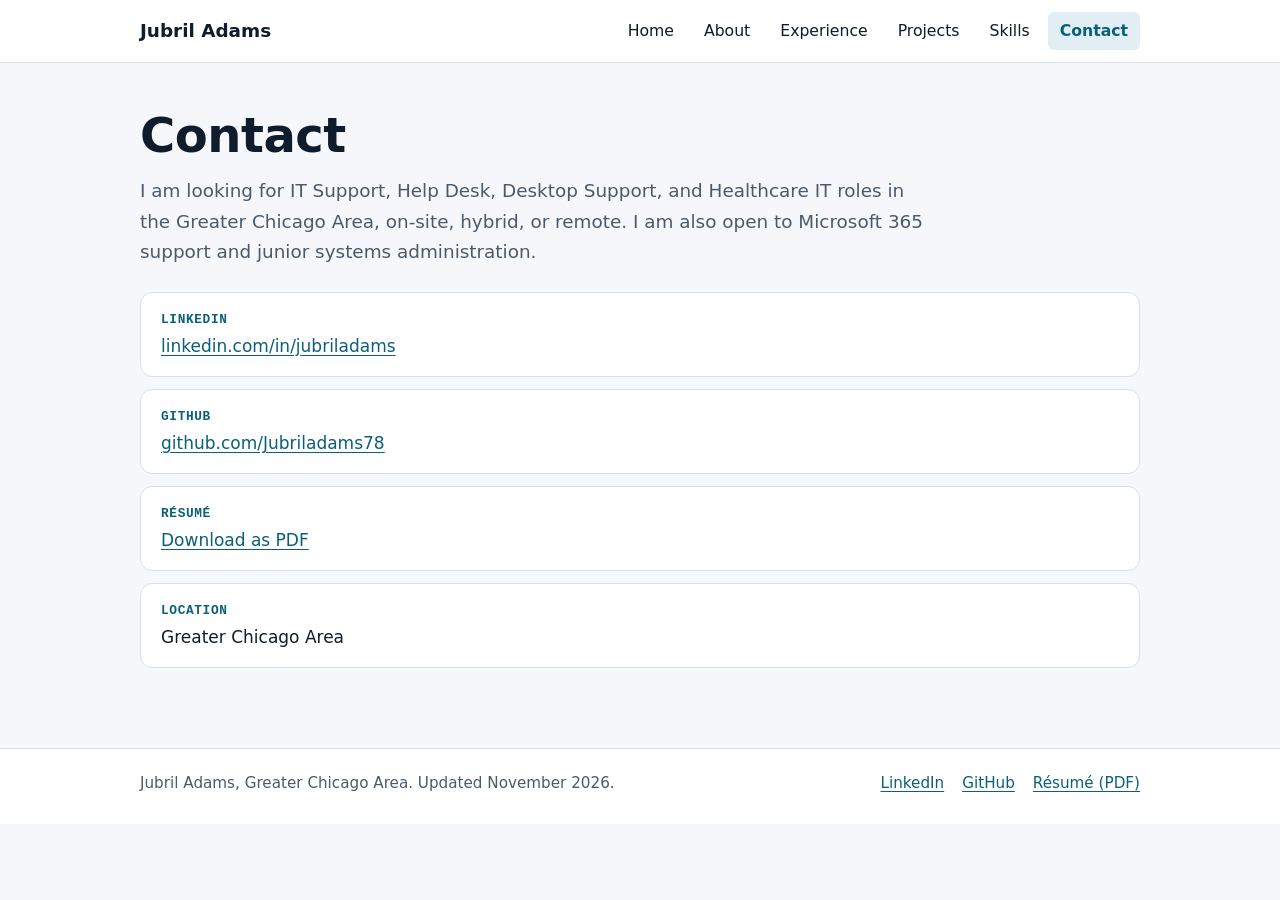
==== contact.html @ c24418c0 "Publish portfolio site Co-Authored-By: Claude Sonnet 5.5 <noreply@anthropic.com> Claude-Session: htt" ====
<!DOCTYPE html>
<html lang="en">
<head>
<meta charset="utf-8">
<meta name="viewport" content="width=device-width, initial-scale=1">
<title>Contact Jubril Adams</title>
<meta name="description" content="Email, LinkedIn, GitHub, and résumé for Jubril Adams, open to IT support and healthcare IT roles in the Greater Chicago Area.">
<link rel="canonical" href="https://jubriladams.com/contact.html">
<meta property="og:type" content="website">
<meta property="og:title" content="Contact Jubril Adams">
<meta property="og:description" content="Email, LinkedIn, GitHub, and résumé for Jubril Adams, open to IT support and healthcare IT roles in the Greater Chicago Area.">
<meta property="og:url" content="https://jubriladams.com/contact.html">
<meta name="theme-color" content="#0b5f7a">
<link rel="stylesheet" href="styles.css">
</head>
<body>
<a class="skip" href="#main">Skip to content</a>
<header class="site-head">
  <div class="wrap">
    <a class="brand" href="index.html">Jubril Adams</a>
    <nav aria-label="Main"><ul><li><a href="index.html">Home</a></li><li><a href="about.html">About</a></li><li><a href="experience.html">Experience</a></li><li><a href="projects.html">Projects</a></li><li><a href="skills.html">Skills</a></li><li><a href="contact.html" aria-current="page">Contact</a></li></ul></nav>
  </div>
</header>
<main id="main"><div class="wrap">

<h1>Contact</h1>
<p class="lead" style="margin-top:12px">I am looking for IT Support, Help Desk, Desktop Support, and Healthcare IT roles in the Greater Chicago Area, on-site, hybrid, or remote. I am also open to Microsoft 365 support and junior systems administration.</p>
<ul class="contact-list" style="margin-top:24px">
  
  <li><b>LinkedIn</b><a href="https://www.linkedin.com/in/jubriladams">linkedin.com/in/jubriladams</a></li>
  <li><b>GitHub</b><a href="https://github.com/Jubriladams78">github.com/Jubriladams78</a></li>
  <li><b>Résumé</b><a href="assets/Jubril-Adams-Resume.pdf">Download as PDF</a></li>
  <li><b>Location</b>Greater Chicago Area</li>
</ul>

</div></main>
<footer>
  <div class="wrap">
    <div>Jubril Adams, Greater Chicago Area. Updated November 2026.</div>
    <ul>
      <li><a href="https://www.linkedin.com/in/jubriladams">LinkedIn</a></li>
      <li><a href="https://github.com/Jubriladams78">GitHub</a></li>
      <li><a href="assets/Jubril-Adams-Resume.pdf">Résumé (PDF)</a></li>
    </ul>
  </div>
</footer>
</body>
</html>
---- styles.css ----
/* Layout idea: calm, scannable pages. One narrow column of prose, wider grids for cards, a sticky "at a glance" card on the home page. */
:root {
  --bg: #f5f7fa;
  --surface: #ffffff;
  --ink: #0f1c2b;
  --muted: #4b5a6b;
  --line: #d8e0e8;
  --accent: #0b5f7a;
  --accent-ink: #ffffff;
  --accent-soft: #e1eff4;
  --good: #1f7a4d;
  --sans: "Segoe UI", system-ui, -apple-system, "Helvetica Neue", Arial, sans-serif;
  --mono: ui-monospace, "SF Mono", Consolas, "Liberation Mono", monospace;
  color-scheme: light;
}
@media (prefers-color-scheme: dark) {
  :root:not([data-theme="light"]) {
    --bg: #0c141d; --surface: #131f2c; --ink: #e8eef4; --muted: #a3b2c2; --line: #263749;
    --accent: #62c0dc; --accent-ink: #06222c; --accent-soft: #14303c; --good: #5fd49b;
    color-scheme: dark;
  }
}
* { box-sizing: border-box; }
html { scroll-behavior: smooth; }
body { margin: 0; background: var(--bg); color: var(--ink); font-family: var(--sans); font-size: 1.0625rem; line-height: 1.65; }
img, svg { max-width: 100%; }
a { color: var(--accent); text-underline-offset: 3px; }
a:hover { text-decoration-thickness: 2px; }
:focus-visible { outline: 3px solid var(--accent); outline-offset: 3px; border-radius: 3px; }
h1, h2, h3 { line-height: 1.2; margin: 0; text-wrap: balance; letter-spacing: -0.01em; }
h1 { font-size: clamp(2rem, 5vw, 3rem); }
h2 { font-size: clamp(1.4rem, 3vw, 1.8rem); }
h3 { font-size: 1.15rem; }
p { margin: 0 0 1em; max-width: 68ch; }
.wrap { width: 100%; max-width: 1040px; margin: 0 auto; padding: 0 20px; }
.skip { position: absolute; left: -999px; top: 8px; background: var(--accent); color: var(--accent-ink); padding: 8px 14px; border-radius: 6px; z-index: 10; }
.skip:focus { left: 8px; }

/* header */
.site-head { background: var(--surface); border-bottom: 1px solid var(--line); }
.site-head .wrap { display: flex; flex-wrap: wrap; align-items: center; justify-content: space-between; gap: 6px 24px; padding-top: 12px; padding-bottom: 12px; }
.brand { font-weight: 700; font-size: 1.15rem; color: var(--ink); text-decoration: none; }
nav ul { display: flex; flex-wrap: wrap; gap: 2px 6px; list-style: none; margin: 0; padding: 0; }
nav a { display: block; padding: 6px 12px; border-radius: 6px; color: var(--ink); text-decoration: none; font-weight: 500; font-size: .98rem; }
nav a:hover { background: var(--accent-soft); }
nav a[aria-current="page"] { background: var(--accent-soft); color: var(--accent); font-weight: 700; }

main { padding: 44px 0 24px; }
.eyebrow { display: inline-flex; align-items: center; gap: 8px; font-family: var(--mono); font-size: .82rem; color: var(--muted); margin-bottom: 14px; }
.dot { width: 9px; height: 9px; border-radius: 50%; background: var(--good); }
.lead { font-size: 1.15rem; color: var(--muted); }
.actions { display: flex; flex-wrap: wrap; gap: 10px; margin-top: 22px; }
.btn { display: inline-block; padding: 10px 18px; border-radius: 8px; border: 2px solid var(--accent); color: var(--accent); text-decoration: none; font-weight: 600; }
.btn:hover { background: var(--accent-soft); }
.btn.primary { background: var(--accent); color: var(--accent-ink); }
.btn.primary:hover { filter: brightness(1.08); }

/* home hero */
.hero { display: grid; grid-template-columns: minmax(0, 1.4fr) minmax(0, 1fr); gap: 36px; align-items: start; }
.glance { background: var(--surface); border: 1px solid var(--line); border-radius: 12px; padding: 20px 22px; }
.glance h2 { font-size: 1rem; font-family: var(--mono); font-weight: 500; color: var(--muted); margin-bottom: 10px; }
.glance dl { margin: 0; }
.glance dt { font-size: .8rem; font-family: var(--mono); text-transform: uppercase; letter-spacing: .05em; color: var(--accent); margin-top: 12px; }
.glance dd { margin: 2px 0 0; }

.section { margin-top: 52px; }
.section > h2 { margin-bottom: 18px; }
.grid { display: grid; grid-template-columns: repeat(auto-fit, minmax(min(100%, 240px), 1fr)); gap: 16px; }
.card { background: var(--surface); border: 1px solid var(--line); border-radius: 12px; padding: 18px 20px; }
.card h3 { margin-bottom: 8px; }
.card p { margin: 0; color: var(--muted); font-size: 1rem; }

/* experience */
.job { background: var(--surface); border: 1px solid var(--line); border-radius: 12px; padding: 20px 22px; margin-bottom: 16px; }
.job header { display: flex; flex-wrap: wrap; justify-content: space-between; gap: 4px 16px; margin-bottom: 10px; }
.job .org { color: var(--muted); }
.job .when { font-family: var(--mono); font-size: .88rem; color: var(--muted); white-space: nowrap; }
.job ul { margin: 0; padding-left: 1.2em; }
.job li { margin-bottom: 6px; max-width: 70ch; }

/* projects */
.project { background: var(--surface); border: 1px solid var(--line); border-radius: 12px; padding: 20px 22px; margin-bottom: 16px; }
.project header { display: flex; flex-wrap: wrap; justify-content: space-between; gap: 4px 16px; margin-bottom: 8px; }
.project .when { font-family: var(--mono); font-size: .88rem; color: var(--muted); }
.tags { display: flex; flex-wrap: wrap; gap: 6px; list-style: none; margin: 12px 0; padding: 0; }
.tags li { font-family: var(--mono); font-size: .8rem; background: var(--accent-soft); color: var(--ink); padding: 2px 10px; border-radius: 999px; }
.project p { margin-bottom: .6em; }
.note { color: var(--muted); font-size: .95rem; }

/* skills */
.skill-group { background: var(--surface); border: 1px solid var(--line); border-radius: 12px; padding: 18px 22px; margin-bottom: 16px; }
.skill-group h3 { margin-bottom: 4px; }
.skill-group .shown { color: var(--muted); font-size: .95rem; margin: 0 0 8px; }
.skill-group .tags { margin: 8px 0 0; }

/* contact */
.contact-list { list-style: none; padding: 0; margin: 0; display: grid; gap: 12px; }
.contact-list li { background: var(--surface); border: 1px solid var(--line); border-radius: 12px; padding: 16px 20px; }
.contact-list b { display: block; font-family: var(--mono); font-size: .8rem; text-transform: uppercase; letter-spacing: .05em; color: var(--accent); margin-bottom: 2px; }

footer { margin-top: 56px; border-top: 1px solid var(--line); background: var(--surface); }
footer .wrap { display: flex; flex-wrap: wrap; gap: 8px 28px; justify-content: space-between; padding-top: 22px; padding-bottom: 28px; color: var(--muted); font-size: .95rem; }
footer ul { display: flex; flex-wrap: wrap; gap: 6px 18px; list-style: none; margin: 0; padding: 0; }

@media (max-width: 800px) {
  .hero { grid-template-columns: minmax(0, 1fr); }
  main { padding-top: 28px; }
  .job .when { white-space: normal; }
}
@media (prefers-reduced-motion: reduce) { html { scroll-behavior: auto; } }
@media print { .site-head nav, .actions, footer { display: none; } body { background: #fff; } }
.hero h1 { margin-bottom: 16px; }
.card .links { display: flex; flex-wrap: wrap; gap: 4px 18px; margin-top: 12px; }
.card .links a { font-weight: 600; }
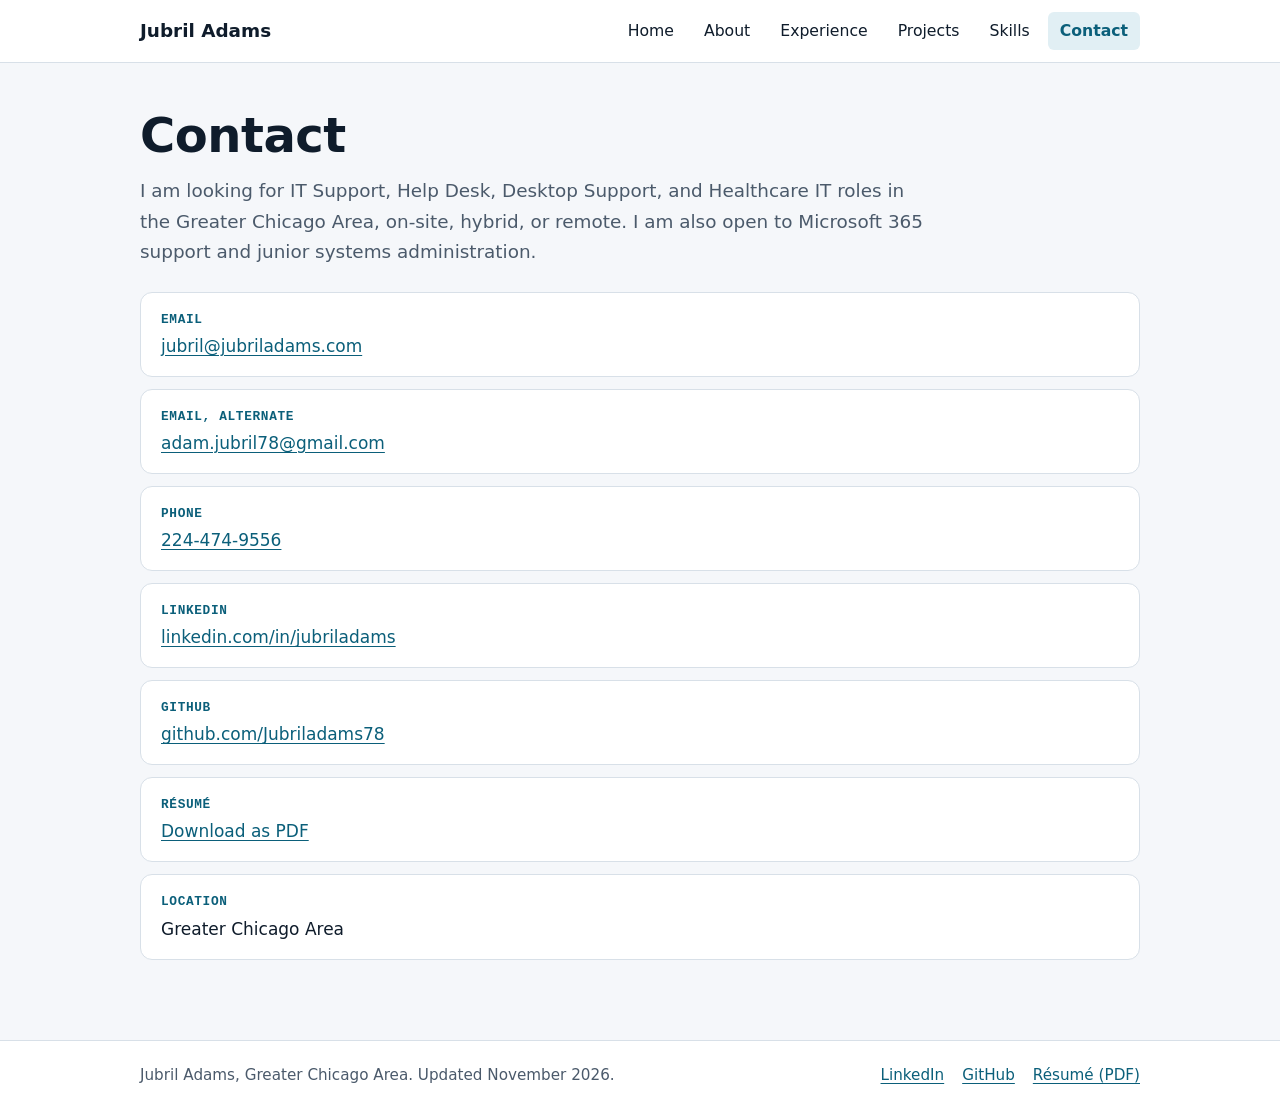
==== commit 437b6184: "Add contact details Co-Authored-By: Claude Sonnet 5.5 <noreply@anthropic.com> Claude-Session: https:" ====
--- a/contact.html
+++ b/contact.html
@@ -26,7 +26,9 @@
 <h1>Contact</h1>
 <p class="lead" style="margin-top:12px">I am looking for IT Support, Help Desk, Desktop Support, and Healthcare IT roles in the Greater Chicago Area, on-site, hybrid, or remote. I am also open to Microsoft 365 support and junior systems administration.</p>
 <ul class="contact-list" style="margin-top:24px">
-  
+  <li><b>Email</b><a href="mailto:jubril@jubriladams.com">jubril@jubriladams.com</a></li>
+  <li><b>Email, alternate</b><a href="mailto:adam.jubril78@gmail.com">adam.jubril78@gmail.com</a></li>
+  <li><b>Phone</b><a href="tel:+12244749556">224-474-9556</a></li>
   <li><b>LinkedIn</b><a href="https://www.linkedin.com/in/jubriladams">linkedin.com/in/jubriladams</a></li>
   <li><b>GitHub</b><a href="https://github.com/Jubriladams78">github.com/Jubriladams78</a></li>
   <li><b>Résumé</b><a href="assets/Jubril-Adams-Resume.pdf">Download as PDF</a></li>
